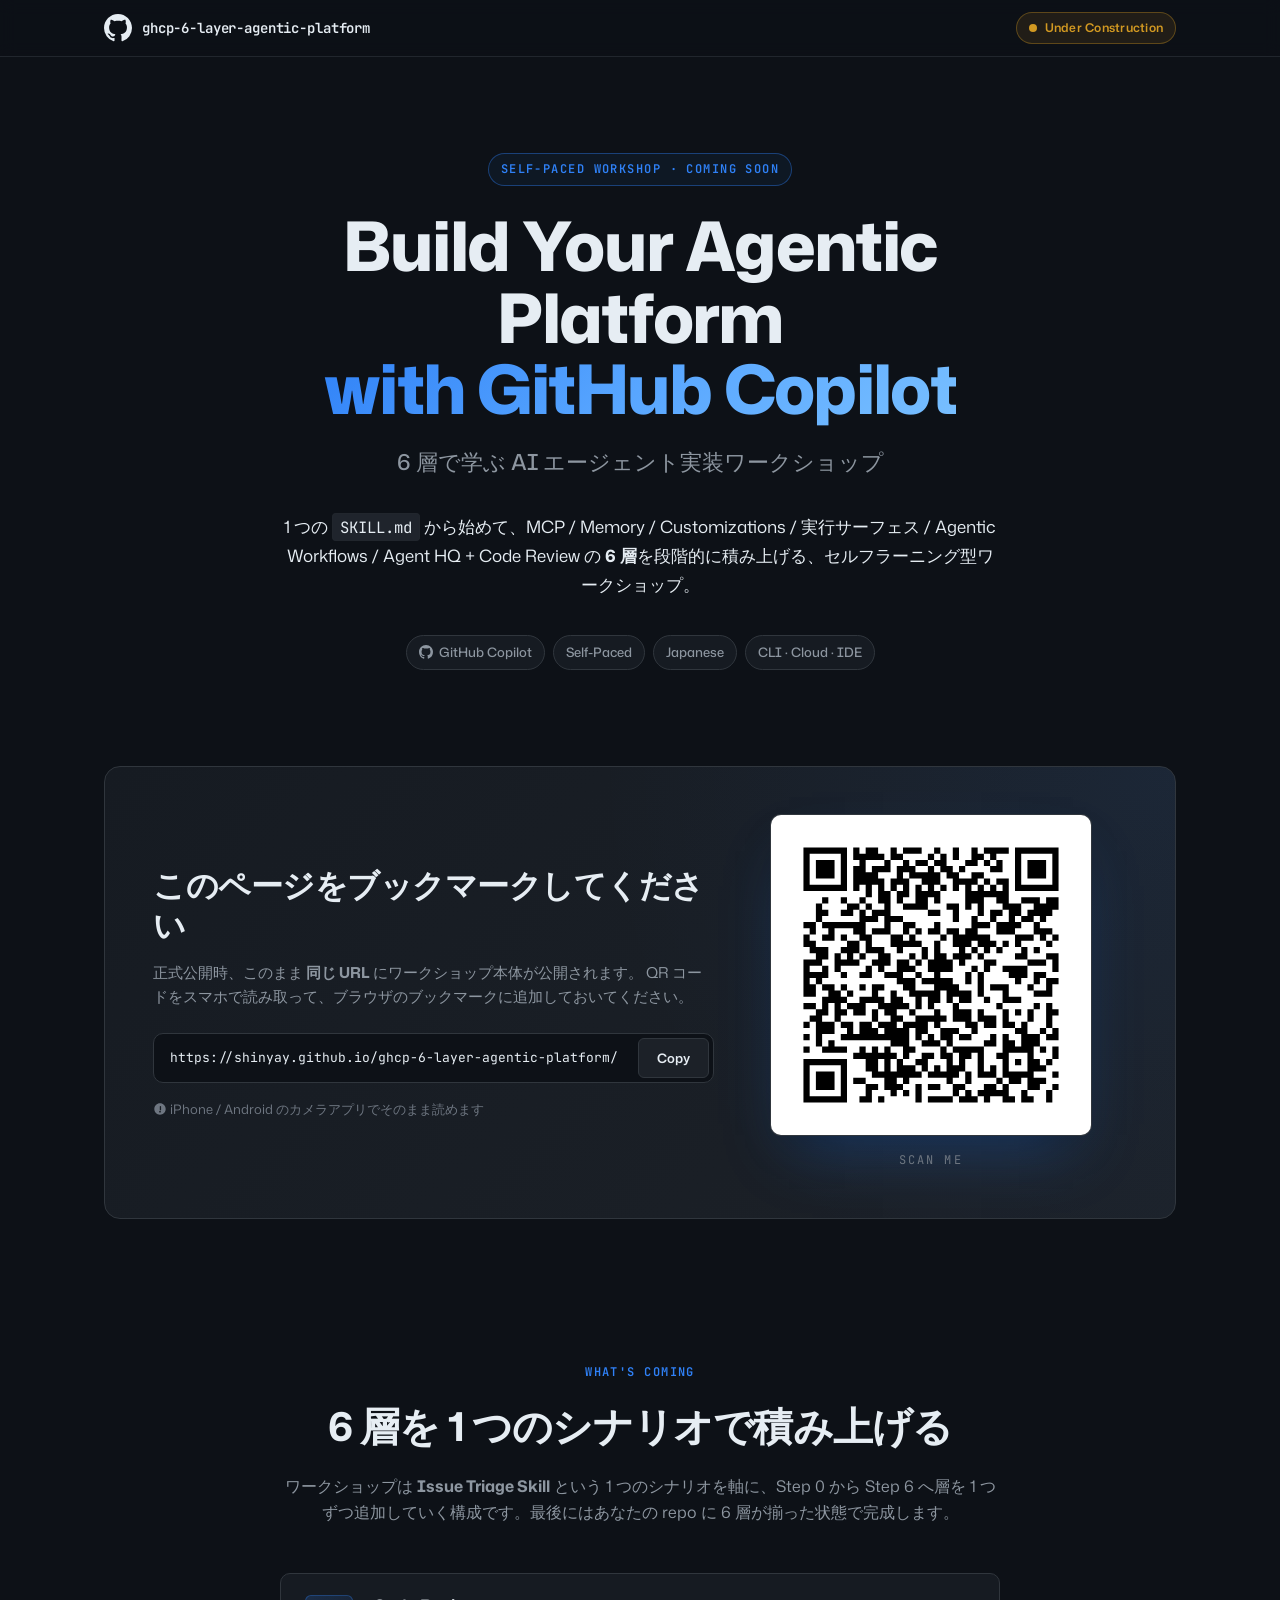
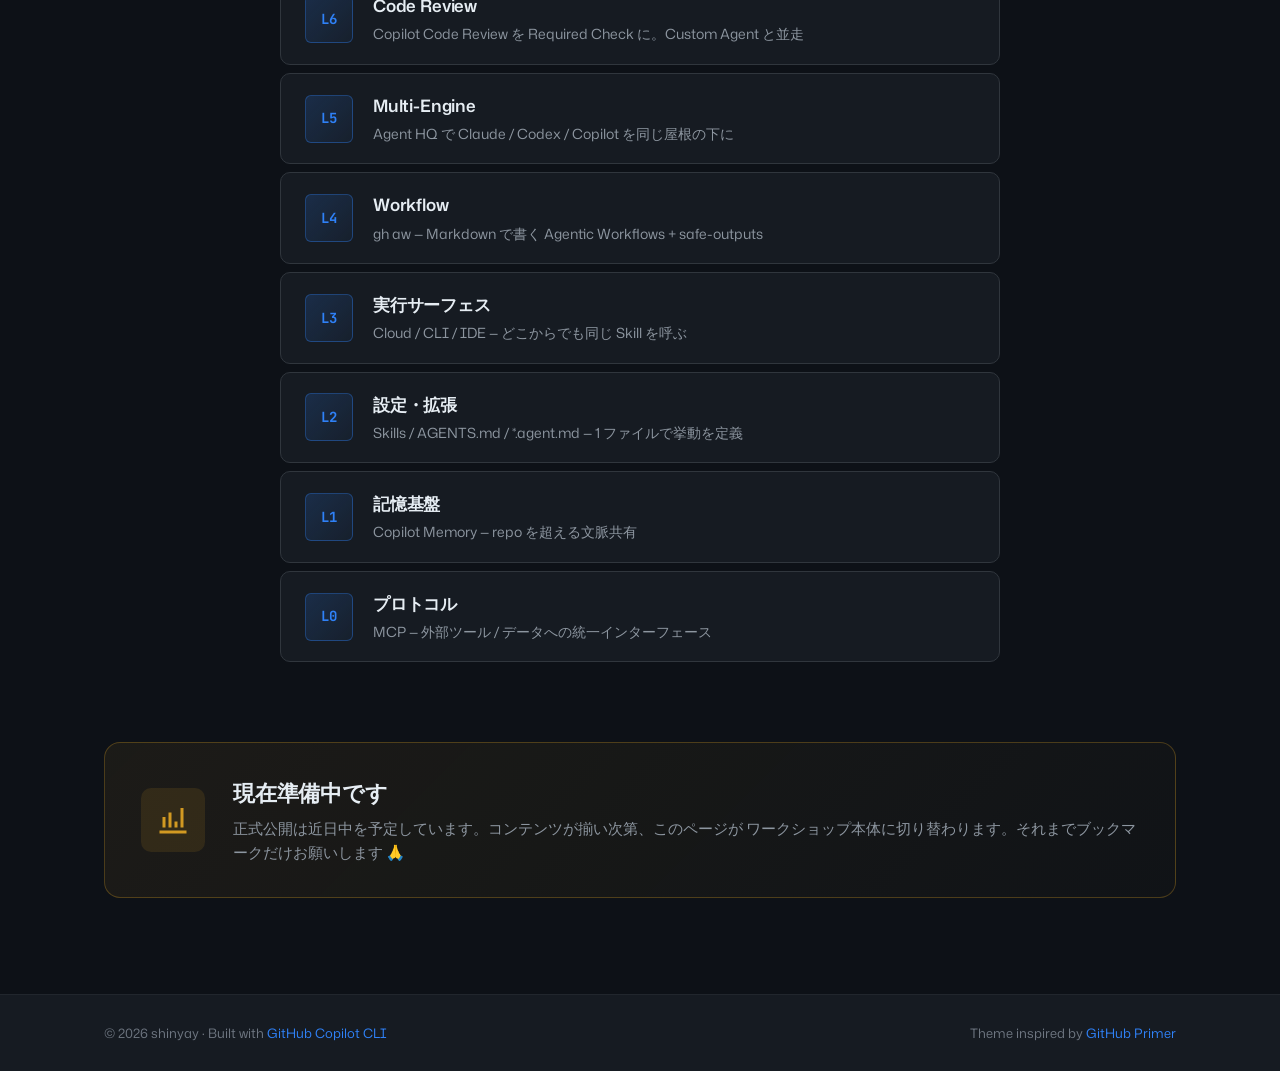
==== site/index.html @ bde7ee88 "Initial commit" ====
<!DOCTYPE html>
<html lang="ja">
<head>
  <meta charset="UTF-8" />
  <meta name="viewport" content="width=device-width, initial-scale=1.0" />
  <title>Build Your Agentic Platform with GitHub Copilot — Coming Soon</title>
  <meta name="description" content="GitHub Copilot で 6 層の Agentic Platform を段階的に構築するセルフラーニング型ワークショップ。近日公開。" />
  <meta property="og:title" content="Build Your Agentic Platform with GitHub Copilot" />
  <meta property="og:description" content="6 層で学ぶ AI エージェント実装ワークショップ — Coming Soon" />
  <meta property="og:type" content="website" />
  <meta name="theme-color" content="#0d1117" />
  <link rel="preconnect" href="https://fonts.googleapis.com" />
  <link rel="preconnect" href="https://fonts.gstatic.com" crossorigin />
  <link href="https://fonts.googleapis.com/css2?family=Mona+Sans:wght@400;500;600;700;800&family=JetBrains+Mono:wght@400;600&display=swap" rel="stylesheet" />
  <link rel="stylesheet" href="styles.css" />
</head>
<body>
  <div class="bg-grid" aria-hidden="true"></div>

  <header class="site-header">
    <div class="container header-inner">
      <a class="brand" href="./" aria-label="Workshop home">
        <svg class="brand-mark" viewBox="0 0 16 16" width="28" height="28" aria-hidden="true">
          <path fill="currentColor" d="M8 0C3.58 0 0 3.58 0 8a8.013 8.013 0 0 0 5.47 7.59c.4.07.55-.17.55-.38 0-.19-.01-.82-.01-1.49-2.01.37-2.53-.49-2.69-.94-.09-.23-.48-.94-.82-1.13-.28-.15-.68-.52-.01-.53.63-.01 1.08.58 1.23.82.72 1.21 1.87.87 2.33.66.07-.52.28-.87.51-1.07-1.78-.2-3.64-.89-3.64-3.95 0-.87.31-1.59.82-2.15-.08-.2-.36-1.02.08-2.12 0 0 .67-.21 2.2.82.64-.18 1.32-.27 2-.27.68 0 1.36.09 2 .27 1.53-1.04 2.2-.82 2.2-.82.44 1.1.16 1.92.08 2.12.51.56.82 1.27.82 2.15 0 3.07-1.87 3.75-3.65 3.95.29.25.54.73.54 1.48 0 1.07-.01 1.93-.01 2.2 0 .21.15.46.55.38A8.013 8.013 0 0 0 16 8c0-4.42-3.58-8-8-8z"/>
        </svg>
        <span class="brand-text">ghcp-6-layer-agentic-platform</span>
      </a>
      <span class="status-pill" aria-label="Site status">
        <span class="status-dot"></span>
        Under Construction
      </span>
    </div>
  </header>

  <main>
    <section class="hero container">
      <div class="hero-inner">
        <span class="eyebrow">Self-Paced Workshop · Coming Soon</span>
        <h1 class="hero-title">
          Build Your Agentic Platform<br />
          <span class="hero-title-accent">with GitHub Copilot</span>
        </h1>
        <p class="hero-sub">6 層で学ぶ AI エージェント実装ワークショップ</p>
        <p class="hero-lede">
          1 つの <code>SKILL.md</code> から始めて、MCP / Memory / Customizations / 実行サーフェス / Agentic Workflows / Agent HQ + Code Review の <strong>6 層</strong>を段階的に積み上げる、セルフラーニング型ワークショップ。
        </p>

        <div class="hero-meta">
          <span class="meta-chip">
            <svg viewBox="0 0 16 16" width="14" height="14" aria-hidden="true"><path fill="currentColor" d="M8 0C3.58 0 0 3.58 0 8a8 8 0 0 0 5.47 7.59c.4.07.55-.17.55-.38 0-.19-.01-.82-.01-1.49-2.01.37-2.53-.49-2.69-.94-.09-.23-.48-.94-.82-1.13-.28-.15-.68-.52-.01-.53.63-.01 1.08.58 1.23.82.72 1.21 1.87.87 2.33.66.07-.52.28-.87.51-1.07-1.78-.2-3.64-.89-3.64-3.95 0-.87.31-1.59.82-2.15-.08-.2-.36-1.02.08-2.12 0 0 .67-.21 2.2.82.64-.18 1.32-.27 2-.27.68 0 1.36.09 2 .27 1.53-1.04 2.2-.82 2.2-.82.44 1.1.16 1.92.08 2.12.51.56.82 1.27.82 2.15 0 3.07-1.87 3.75-3.65 3.95.29.25.54.73.54 1.48 0 1.07-.01 1.93-.01 2.2 0 .21.15.46.55.38A8.013 8.013 0 0 0 16 8c0-4.42-3.58-8-8-8z"/></svg>
            GitHub Copilot
          </span>
          <span class="meta-chip">Self-Paced</span>
          <span class="meta-chip">Japanese</span>
          <span class="meta-chip">CLI · Cloud · IDE</span>
        </div>
      </div>
    </section>

    <section class="qr-section container">
      <div class="qr-card">
        <div class="qr-card-text">
          <h2>このページをブックマークしてください</h2>
          <p>
            正式公開時、このまま <strong>同じ URL</strong> にワークショップ本体が公開されます。
            QR コードをスマホで読み取って、ブラウザのブックマークに追加しておいてください。
          </p>
          <div class="url-row">
            <code id="site-url">https://shinyay.github.io/ghcp-6-layer-agentic-platform/</code>
            <button class="copy-btn" type="button" aria-label="URL をコピー" data-copy="#site-url">
              Copy
            </button>
          </div>
          <p class="qr-hint">
            <svg viewBox="0 0 16 16" width="14" height="14" aria-hidden="true" style="vertical-align:-2px"><path fill="currentColor" d="M8 1.5c-3.59 0-6.5 2.91-6.5 6.5s2.91 6.5 6.5 6.5 6.5-2.91 6.5-6.5S11.59 1.5 8 1.5zm-.25 3.75a.75.75 0 1 1 1.5 0v3.5a.75.75 0 0 1-1.5 0v-3.5zM8 12a1 1 0 1 1 0-2 1 1 0 0 1 0 2z"/></svg>
            iPhone / Android のカメラアプリでそのまま読めます
          </p>
        </div>
        <div class="qr-art">
          <div class="qr-frame">
            <img src="qr.svg" alt="Workshop URL の QR コード" width="320" height="320" />
          </div>
          <span class="qr-caption">Scan me</span>
        </div>
      </div>
    </section>

    <section class="layers-section container">
      <h2 class="section-title">
        <span class="section-eyebrow">What's coming</span>
        6 層を 1 つのシナリオで積み上げる
      </h2>
      <p class="section-lede">
        ワークショップは <strong>Issue Triage Skill</strong> という 1 つのシナリオを軸に、Step 0 から Step 6 へ層を 1 つずつ追加していく構成です。最後にはあなたの repo に 6 層が揃った状態で完成します。
      </p>

      <ol class="layer-stack" aria-label="6-Layer Agentic Platform">
        <li class="layer" data-n="6">
          <span class="layer-num">L6</span>
          <div class="layer-body">
            <h3>Code Review</h3>
            <p>Copilot Code Review を Required Check に。Custom Agent と並走</p>
          </div>
        </li>
        <li class="layer" data-n="5">
          <span class="layer-num">L5</span>
          <div class="layer-body">
            <h3>Multi-Engine</h3>
            <p>Agent HQ で Claude / Codex / Copilot を同じ屋根の下に</p>
          </div>
        </li>
        <li class="layer" data-n="4">
          <span class="layer-num">L4</span>
          <div class="layer-body">
            <h3>Workflow</h3>
            <p>gh aw — Markdown で書く Agentic Workflows + safe-outputs</p>
          </div>
        </li>
        <li class="layer" data-n="3">
          <span class="layer-num">L3</span>
          <div class="layer-body">
            <h3>実行サーフェス</h3>
            <p>Cloud / CLI / IDE — どこからでも同じ Skill を呼ぶ</p>
          </div>
        </li>
        <li class="layer" data-n="2">
          <span class="layer-num">L2</span>
          <div class="layer-body">
            <h3>設定・拡張</h3>
            <p>Skills / AGENTS.md / *.agent.md — 1 ファイルで挙動を定義</p>
          </div>
        </li>
        <li class="layer" data-n="1">
          <span class="layer-num">L1</span>
          <div class="layer-body">
            <h3>記憶基盤</h3>
            <p>Copilot Memory — repo を超える文脈共有</p>
          </div>
        </li>
        <li class="layer" data-n="0">
          <span class="layer-num">L0</span>
          <div class="layer-body">
            <h3>プロトコル</h3>
            <p>MCP — 外部ツール / データへの統一インターフェース</p>
          </div>
        </li>
      </ol>
    </section>

    <section class="status-section container">
      <div class="status-card">
        <div class="status-icon" aria-hidden="true">
          <svg viewBox="0 0 24 24" width="36" height="36"><path fill="currentColor" d="M3 21h18v-2H3v2zM5 17h2v-7H5v7zm4 0h2V7H9v10zm4 0h2v-4h-2v4zm4 0h2V4h-2v13z"/></svg>
        </div>
        <div>
          <h2>現在準備中です</h2>
          <p>
            正式公開は近日中を予定しています。コンテンツが揃い次第、このページが
            ワークショップ本体に切り替わります。それまでブックマークだけお願いします 🙏
          </p>
        </div>
      </div>
    </section>
  </main>

  <footer class="site-footer">
    <div class="container footer-inner">
      <p>&copy; 2026 shinyay · Built with <a href="https://github.com/features/copilot" rel="noopener">GitHub Copilot CLI</a></p>
      <p class="footer-meta">Theme inspired by <a href="https://primer.style/" rel="noopener">GitHub Primer</a></p>
    </div>
  </footer>

  <script>
    document.querySelectorAll('.copy-btn').forEach((btn) => {
      btn.addEventListener('click', async () => {
        const target = document.querySelector(btn.dataset.copy);
        if (!target) return;
        try {
          await navigator.clipboard.writeText(target.textContent.trim());
          const original = btn.textContent;
          btn.textContent = 'Copied!';
          btn.classList.add('is-copied');
          setTimeout(() => {
            btn.textContent = original;
            btn.classList.remove('is-copied');
          }, 1500);
        } catch (e) {
          btn.textContent = 'Press ⌘/Ctrl+C';
        }
      });
    });
  </script>
</body>
</html>
---- site/styles.css ----
/* GitHub-corporate-inspired dark theme — Primer-derived tokens */
:root {
  /* Color tokens (Primer dark dimmed-ish) */
  --bg: #0d1117;
  --bg-elev-1: #161b22;
  --bg-elev-2: #1c2128;
  --border: #30363d;
  --border-muted: #21262d;
  --text: #e6edf3;
  --text-muted: #8d96a0;
  --text-subtle: #6e7681;
  --accent: #2f81f7;
  --accent-hover: #58a6ff;
  --success: #238636;
  --warning: #d29922;
  --danger: #f85149;
  --code-bg: #1f242c;

  /* Type scale */
  --font-sans: "Mona Sans", -apple-system, BlinkMacSystemFont, "Segoe UI", "Helvetica Neue", Arial, sans-serif;
  --font-mono: "JetBrains Mono", ui-monospace, SFMono-Regular, "SF Mono", Menlo, Consolas, monospace;

  /* Layout */
  --container: 1120px;
  --radius-sm: 6px;
  --radius-md: 10px;
  --radius-lg: 16px;
}

* {
  box-sizing: border-box;
}

html, body {
  margin: 0;
  padding: 0;
  background: var(--bg);
  color: var(--text);
  font-family: var(--font-sans);
  font-feature-settings: "ss01", "ss02";
  -webkit-font-smoothing: antialiased;
  -moz-osx-font-smoothing: grayscale;
  line-height: 1.6;
}

body {
  position: relative;
  overflow-x: hidden;
}

.container {
  max-width: var(--container);
  margin: 0 auto;
  padding: 0 24px;
}

a {
  color: var(--accent);
  text-decoration: none;
  transition: color 0.15s ease;
}
a:hover { color: var(--accent-hover); text-decoration: underline; }

code {
  font-family: var(--font-mono);
  background: var(--code-bg);
  padding: 0.18em 0.42em;
  border-radius: 4px;
  font-size: 0.92em;
  border: 1px solid var(--border-muted);
}

/* === Decorative grid background === */
.bg-grid {
  position: fixed;
  inset: 0;
  background-image:
    radial-gradient(ellipse at 20% 0%, rgba(47, 129, 247, 0.10), transparent 50%),
    radial-gradient(ellipse at 100% 30%, rgba(35, 134, 54, 0.06), transparent 55%),
    linear-gradient(to right, rgba(48, 54, 61, 0.18) 1px, transparent 1px),
    linear-gradient(to bottom, rgba(48, 54, 61, 0.18) 1px, transparent 1px);
  background-size: auto, auto, 56px 56px, 56px 56px;
  pointer-events: none;
  z-index: -1;
  mask-image: linear-gradient(to bottom, rgba(0,0,0,0.6), rgba(0,0,0,0.15) 80%, transparent);
}

/* === Header === */
.site-header {
  border-bottom: 1px solid var(--border-muted);
  background: rgba(13, 17, 23, 0.7);
  backdrop-filter: blur(8px);
  -webkit-backdrop-filter: blur(8px);
  position: sticky;
  top: 0;
  z-index: 10;
}

.header-inner {
  display: flex;
  align-items: center;
  justify-content: space-between;
  height: 56px;
}

.brand {
  display: inline-flex;
  align-items: center;
  gap: 10px;
  color: var(--text);
  font-weight: 600;
}
.brand:hover { text-decoration: none; color: var(--text); }
.brand-text {
  font-family: var(--font-mono);
  font-size: 14px;
  letter-spacing: -0.01em;
}

.status-pill {
  display: inline-flex;
  align-items: center;
  gap: 8px;
  padding: 5px 12px;
  font-size: 12px;
  font-weight: 600;
  color: var(--warning);
  background: rgba(210, 153, 34, 0.10);
  border: 1px solid rgba(210, 153, 34, 0.35);
  border-radius: 999px;
  letter-spacing: 0.02em;
}
.status-dot {
  width: 8px;
  height: 8px;
  border-radius: 50%;
  background: var(--warning);
  box-shadow: 0 0 0 0 rgba(210, 153, 34, 0.7);
  animation: pulse 2s infinite;
}
@keyframes pulse {
  0%   { box-shadow: 0 0 0 0 rgba(210, 153, 34, 0.55); }
  70%  { box-shadow: 0 0 0 10px rgba(210, 153, 34, 0); }
  100% { box-shadow: 0 0 0 0 rgba(210, 153, 34, 0); }
}

/* === Hero === */
.hero {
  padding: 96px 24px 32px;
}
.hero-inner {
  text-align: center;
  max-width: 880px;
  margin: 0 auto;
}
.eyebrow {
  display: inline-block;
  font-family: var(--font-mono);
  font-size: 12px;
  font-weight: 600;
  color: var(--accent);
  letter-spacing: 0.12em;
  text-transform: uppercase;
  margin-bottom: 24px;
  padding: 6px 12px;
  border: 1px solid rgba(47, 129, 247, 0.4);
  border-radius: 999px;
  background: rgba(47, 129, 247, 0.06);
}
.hero-title {
  font-size: clamp(40px, 6vw, 68px);
  font-weight: 800;
  line-height: 1.05;
  letter-spacing: -0.025em;
  margin: 0 0 20px;
  color: var(--text);
}
.hero-title-accent {
  background: linear-gradient(135deg, #2f81f7 0%, #58a6ff 50%, #79c0ff 100%);
  -webkit-background-clip: text;
  background-clip: text;
  -webkit-text-fill-color: transparent;
  color: transparent;
}
.hero-sub {
  font-size: clamp(18px, 2vw, 22px);
  font-weight: 500;
  color: var(--text-muted);
  margin: 0 0 32px;
}
.hero-lede {
  font-size: 17px;
  color: var(--text);
  max-width: 720px;
  margin: 0 auto 36px;
  line-height: 1.7;
}
.hero-meta {
  display: flex;
  flex-wrap: wrap;
  gap: 8px;
  justify-content: center;
}
.meta-chip {
  display: inline-flex;
  align-items: center;
  gap: 6px;
  padding: 6px 12px;
  font-size: 13px;
  font-weight: 500;
  color: var(--text-muted);
  background: var(--bg-elev-1);
  border: 1px solid var(--border);
  border-radius: 999px;
}

/* === QR section === */
.qr-section {
  padding: 64px 24px;
}
.qr-card {
  display: grid;
  grid-template-columns: 1.1fr 0.9fr;
  gap: 56px;
  align-items: center;
  background: linear-gradient(135deg, var(--bg-elev-1), var(--bg-elev-2));
  border: 1px solid var(--border);
  border-radius: var(--radius-lg);
  padding: 48px;
  position: relative;
  overflow: hidden;
}
.qr-card::before {
  content: "";
  position: absolute;
  inset: 0;
  background: radial-gradient(circle at 100% 0%, rgba(47, 129, 247, 0.08), transparent 50%);
  pointer-events: none;
}
.qr-card-text { position: relative; }
.qr-card h2 {
  font-size: clamp(24px, 3vw, 32px);
  font-weight: 700;
  margin: 0 0 16px;
  letter-spacing: -0.015em;
  line-height: 1.25;
}
.qr-card p {
  color: var(--text-muted);
  margin: 0 0 24px;
  font-size: 15px;
}
.url-row {
  display: flex;
  align-items: stretch;
  gap: 8px;
  background: var(--bg);
  border: 1px solid var(--border);
  border-radius: var(--radius-md);
  padding: 4px;
  margin-bottom: 16px;
  max-width: 100%;
  overflow: hidden;
}
.url-row code {
  flex: 1;
  background: transparent;
  border: none;
  padding: 10px 12px;
  font-size: 13px;
  color: var(--text);
  white-space: nowrap;
  overflow: hidden;
  text-overflow: ellipsis;
}
.copy-btn {
  flex: 0 0 auto;
  appearance: none;
  background: var(--bg-elev-2);
  color: var(--text);
  border: 1px solid var(--border);
  border-radius: var(--radius-sm);
  padding: 8px 18px;
  font: 600 13px var(--font-sans);
  cursor: pointer;
  transition: background 0.15s ease, border-color 0.15s ease;
}
.copy-btn:hover { background: var(--border); border-color: var(--text-subtle); }
.copy-btn.is-copied { color: var(--success); border-color: var(--success); }

.qr-hint {
  font-size: 13px !important;
  color: var(--text-subtle) !important;
  margin: 0 !important;
}

.qr-art {
  position: relative;
  display: flex;
  flex-direction: column;
  align-items: center;
  gap: 16px;
}
.qr-frame {
  background: #ffffff;
  padding: 20px;
  border-radius: var(--radius-md);
  box-shadow:
    0 0 0 1px var(--border),
    0 30px 60px -20px rgba(47, 129, 247, 0.35),
    0 18px 36px -18px rgba(0, 0, 0, 0.6);
  line-height: 0;
}
.qr-frame img {
  display: block;
  width: 280px;
  height: 280px;
}
.qr-caption {
  font-family: var(--font-mono);
  font-size: 12px;
  letter-spacing: 0.18em;
  text-transform: uppercase;
  color: var(--text-subtle);
}

/* === Layers === */
.layers-section {
  padding: 80px 24px 48px;
}
.section-eyebrow {
  display: block;
  font-family: var(--font-mono);
  font-size: 12px;
  font-weight: 600;
  color: var(--accent);
  letter-spacing: 0.12em;
  text-transform: uppercase;
  margin-bottom: 12px;
}
.section-title {
  font-size: clamp(28px, 3.5vw, 40px);
  font-weight: 700;
  letter-spacing: -0.02em;
  margin: 0 0 16px;
  text-align: center;
}
.section-lede {
  text-align: center;
  color: var(--text-muted);
  font-size: 16px;
  max-width: 720px;
  margin: 0 auto 48px;
}

.layer-stack {
  list-style: none;
  margin: 0 auto;
  padding: 0;
  max-width: 720px;
  display: flex;
  flex-direction: column;
  gap: 8px;
}
.layer {
  display: flex;
  align-items: center;
  gap: 20px;
  padding: 18px 24px;
  background: var(--bg-elev-1);
  border: 1px solid var(--border);
  border-radius: var(--radius-md);
  transition: transform 0.15s ease, border-color 0.15s ease, background 0.15s ease;
}
.layer:hover {
  transform: translateX(4px);
  border-color: var(--accent);
  background: var(--bg-elev-2);
}
.layer-num {
  flex: 0 0 48px;
  display: inline-flex;
  align-items: center;
  justify-content: center;
  width: 48px;
  height: 48px;
  border-radius: var(--radius-sm);
  background: linear-gradient(135deg, rgba(47, 129, 247, 0.18), rgba(47, 129, 247, 0.05));
  border: 1px solid rgba(47, 129, 247, 0.35);
  font-family: var(--font-mono);
  font-weight: 700;
  font-size: 14px;
  color: var(--accent);
  letter-spacing: 0.02em;
}
.layer-body h3 {
  margin: 0 0 4px;
  font-size: 17px;
  font-weight: 600;
  color: var(--text);
  letter-spacing: -0.01em;
}
.layer-body p {
  margin: 0;
  font-size: 14px;
  color: var(--text-muted);
}

/* === Status card === */
.status-section {
  padding: 32px 24px 96px;
}
.status-card {
  display: flex;
  align-items: center;
  gap: 28px;
  padding: 32px 36px;
  background: linear-gradient(135deg, rgba(210, 153, 34, 0.08), rgba(210, 153, 34, 0.02));
  border: 1px solid rgba(210, 153, 34, 0.30);
  border-radius: var(--radius-lg);
}
.status-icon {
  flex: 0 0 auto;
  display: inline-flex;
  align-items: center;
  justify-content: center;
  width: 64px;
  height: 64px;
  border-radius: var(--radius-md);
  background: rgba(210, 153, 34, 0.12);
  color: var(--warning);
}
.status-card h2 {
  margin: 0 0 6px;
  font-size: 22px;
  font-weight: 700;
  letter-spacing: -0.01em;
}
.status-card p {
  margin: 0;
  color: var(--text-muted);
  font-size: 15px;
}

/* === Footer === */
.site-footer {
  border-top: 1px solid var(--border-muted);
  background: var(--bg-elev-1);
}
.footer-inner {
  display: flex;
  justify-content: space-between;
  align-items: center;
  padding: 28px 24px;
  font-size: 13px;
  color: var(--text-subtle);
}
.footer-inner p { margin: 0; }
.footer-meta { color: var(--text-subtle); }

/* === Responsive === */
@media (max-width: 860px) {
  .qr-card {
    grid-template-columns: 1fr;
    gap: 32px;
    padding: 32px 24px;
  }
  .qr-art { order: -1; }
  .status-card {
    flex-direction: column;
    text-align: center;
    padding: 28px 24px;
  }
  .footer-inner {
    flex-direction: column;
    gap: 8px;
  }
}

@media (max-width: 520px) {
  .hero { padding: 64px 20px 24px; }
  .qr-frame img { width: 240px; height: 240px; }
  .layer { padding: 14px 16px; gap: 14px; }
  .layer-num { width: 40px; height: 40px; flex-basis: 40px; font-size: 13px; }
}

@media (prefers-reduced-motion: reduce) {
  *, *::before, *::after {
    animation-duration: 0.01ms !important;
    transition: none !important;
  }
}
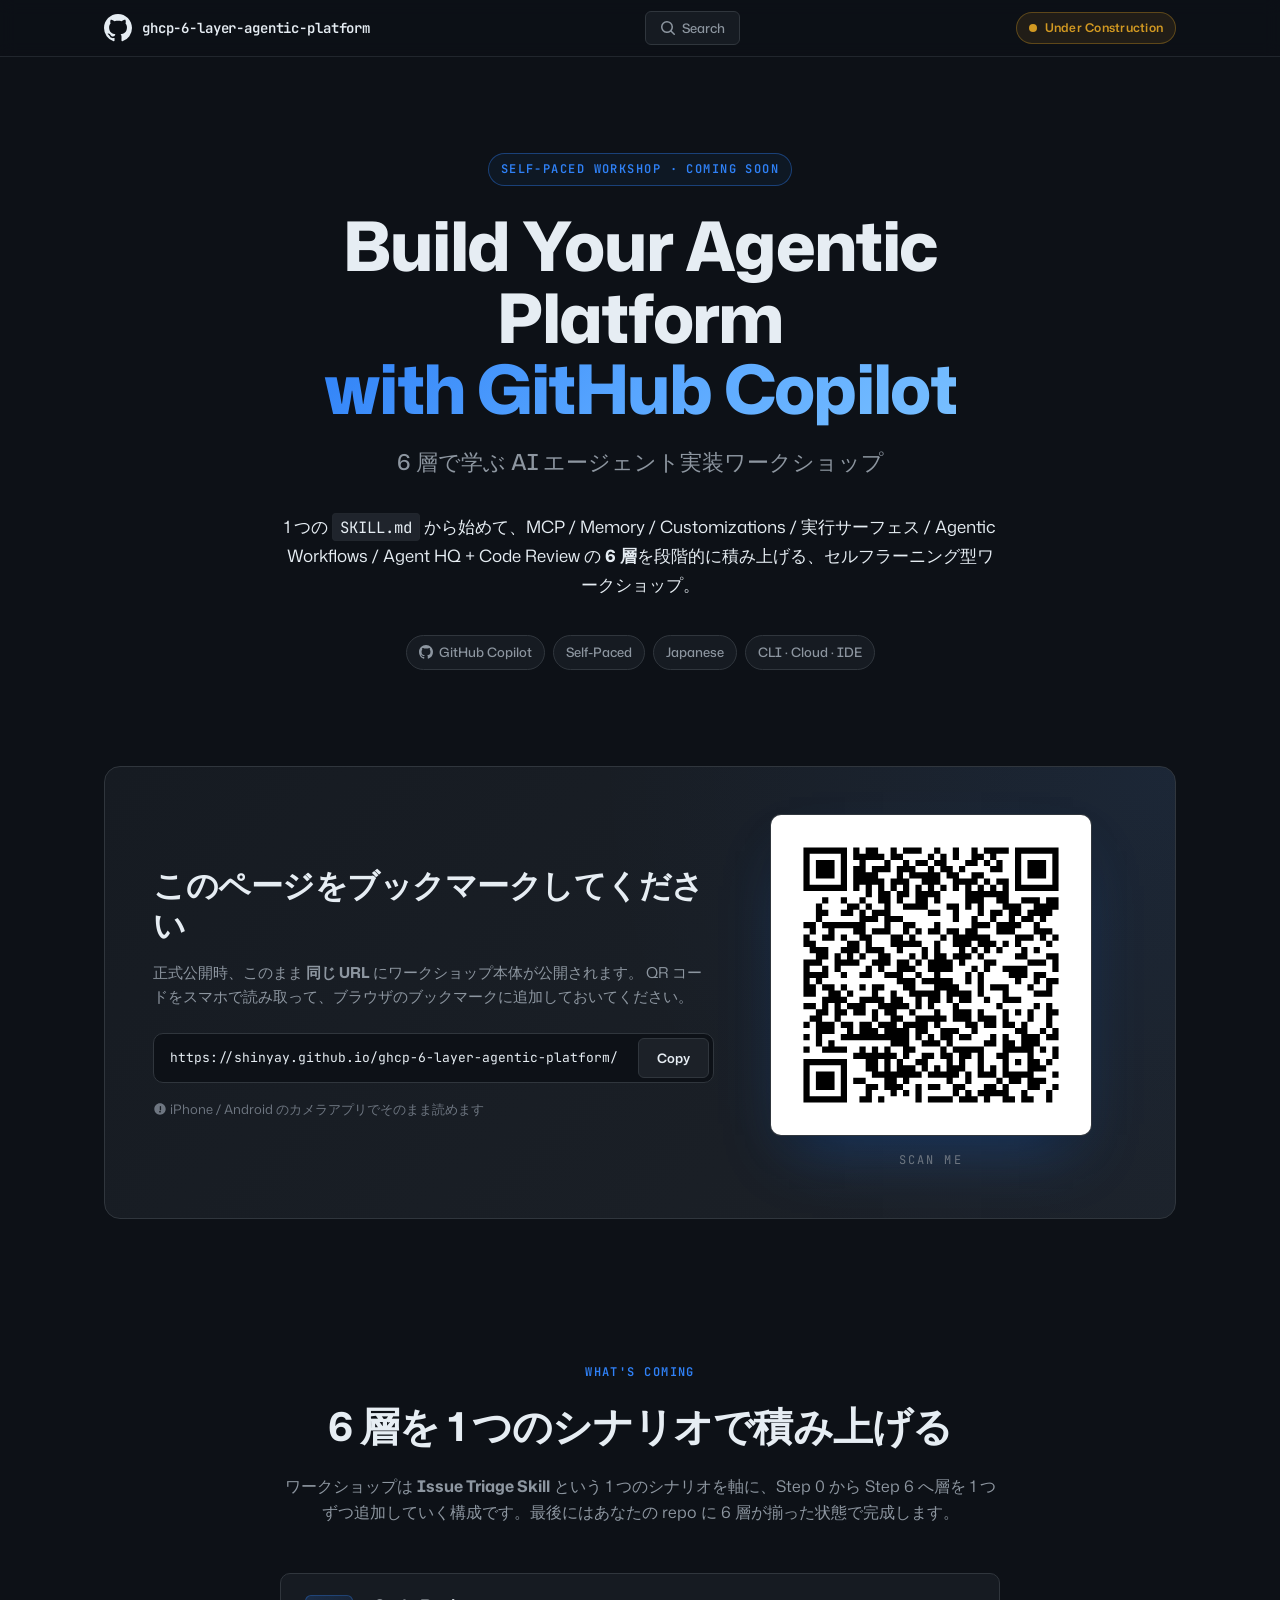
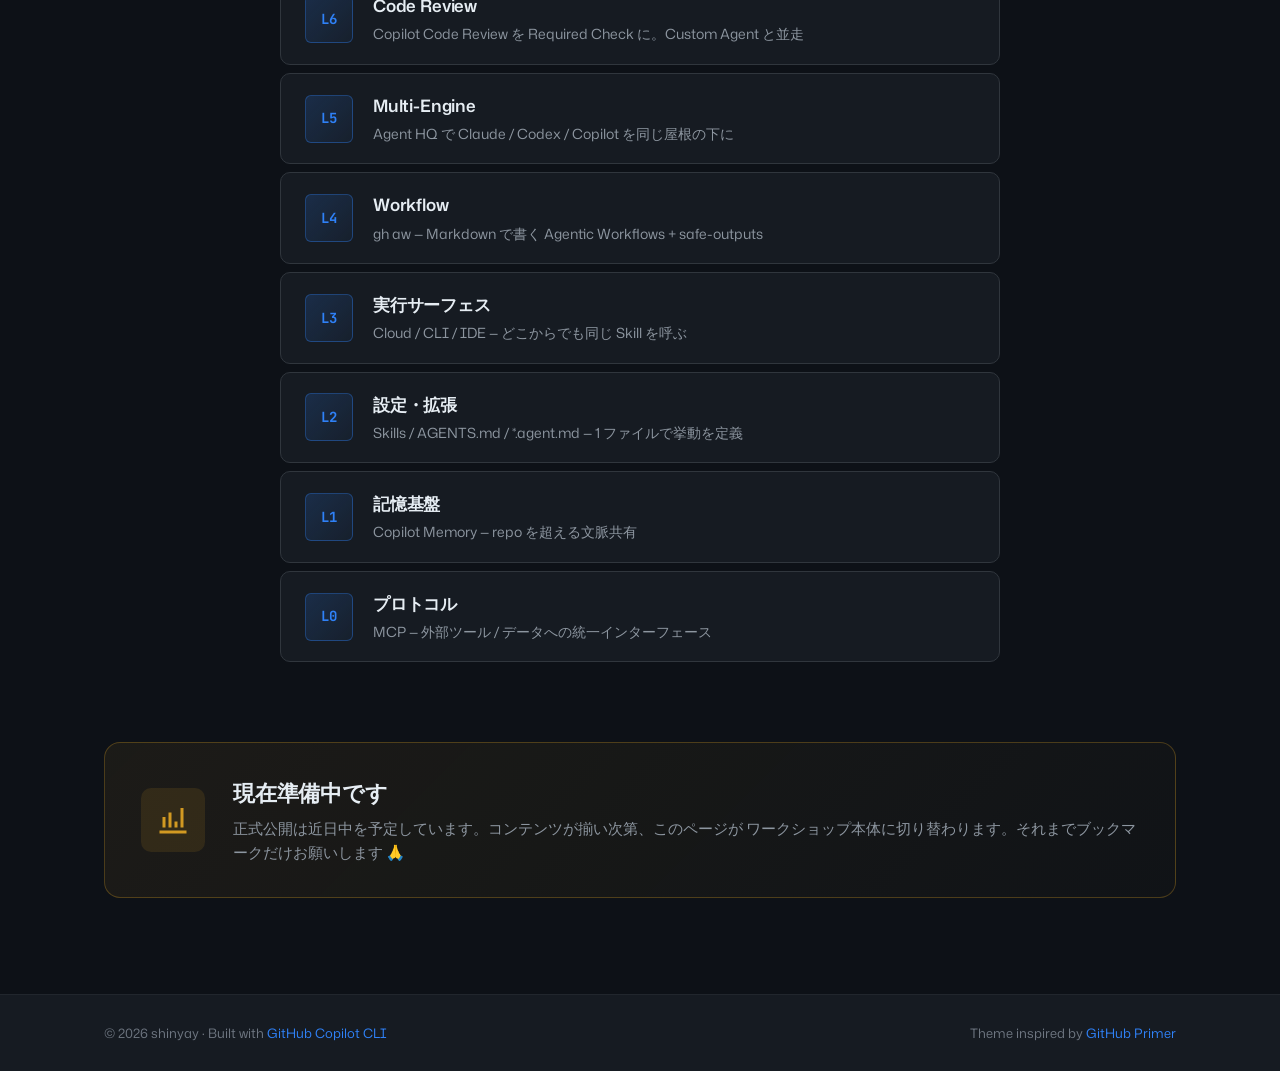
==== commit 88f5ce7a: "fix: correct search results pagination so Next advances past page 2 The pagination on the search res" ====
--- a/site/index.html
+++ b/site/index.html
@@ -24,6 +24,10 @@
           <path fill="currentColor" d="M8 0C3.58 0 0 3.58 0 8a8.013 8.013 0 0 0 5.47 7.59c.4.07.55-.17.55-.38 0-.19-.01-.82-.01-1.49-2.01.37-2.53-.49-2.69-.94-.09-.23-.48-.94-.82-1.13-.28-.15-.68-.52-.01-.53.63-.01 1.08.58 1.23.82.72 1.21 1.87.87 2.33.66.07-.52.28-.87.51-1.07-1.78-.2-3.64-.89-3.64-3.95 0-.87.31-1.59.82-2.15-.08-.2-.36-1.02.08-2.12 0 0 .67-.21 2.2.82.64-.18 1.32-.27 2-.27.68 0 1.36.09 2 .27 1.53-1.04 2.2-.82 2.2-.82.44 1.1.16 1.92.08 2.12.51.56.82 1.27.82 2.15 0 3.07-1.87 3.75-3.65 3.95.29.25.54.73.54 1.48 0 1.07-.01 1.93-.01 2.2 0 .21.15.46.55.38A8.013 8.013 0 0 0 16 8c0-4.42-3.58-8-8-8z"/>
         </svg>
         <span class="brand-text">ghcp-6-layer-agentic-platform</span>
+      </a>
+      <a class="search-link" href="search.html" aria-label="Search workshop content">
+        <svg viewBox="0 0 16 16" width="16" height="16" aria-hidden="true"><path fill="currentColor" d="M10.68 11.74a6 6 0 0 1-7.922-8.982 6 6 0 0 1 8.982 7.922l3.04 3.04a.749.749 0 0 1-.326 1.275.749.749 0 0 1-.734-.215ZM11.5 7a4.499 4.499 0 1 0-8.997 0A4.499 4.499 0 0 0 11.5 7Z"/></svg>
+        Search
       </a>
       <span class="status-pill" aria-label="Site status">
         <span class="status-dot"></span>
--- a/site/styles.css
+++ b/site/styles.css
@@ -117,6 +117,21 @@
   letter-spacing: -0.01em;
 }
 
+.search-link {
+  display: inline-flex;
+  align-items: center;
+  gap: 6px;
+  padding: 6px 14px;
+  font-size: 13px;
+  font-weight: 500;
+  color: var(--text-muted);
+  background: var(--bg-elev-1);
+  border: 1px solid var(--border);
+  border-radius: var(--radius-sm);
+  transition: color 0.15s ease, border-color 0.15s ease;
+}
+.search-link:hover { color: var(--accent); border-color: var(--accent); text-decoration: none; }
+
 .status-pill {
   display: inline-flex;
   align-items: center;
